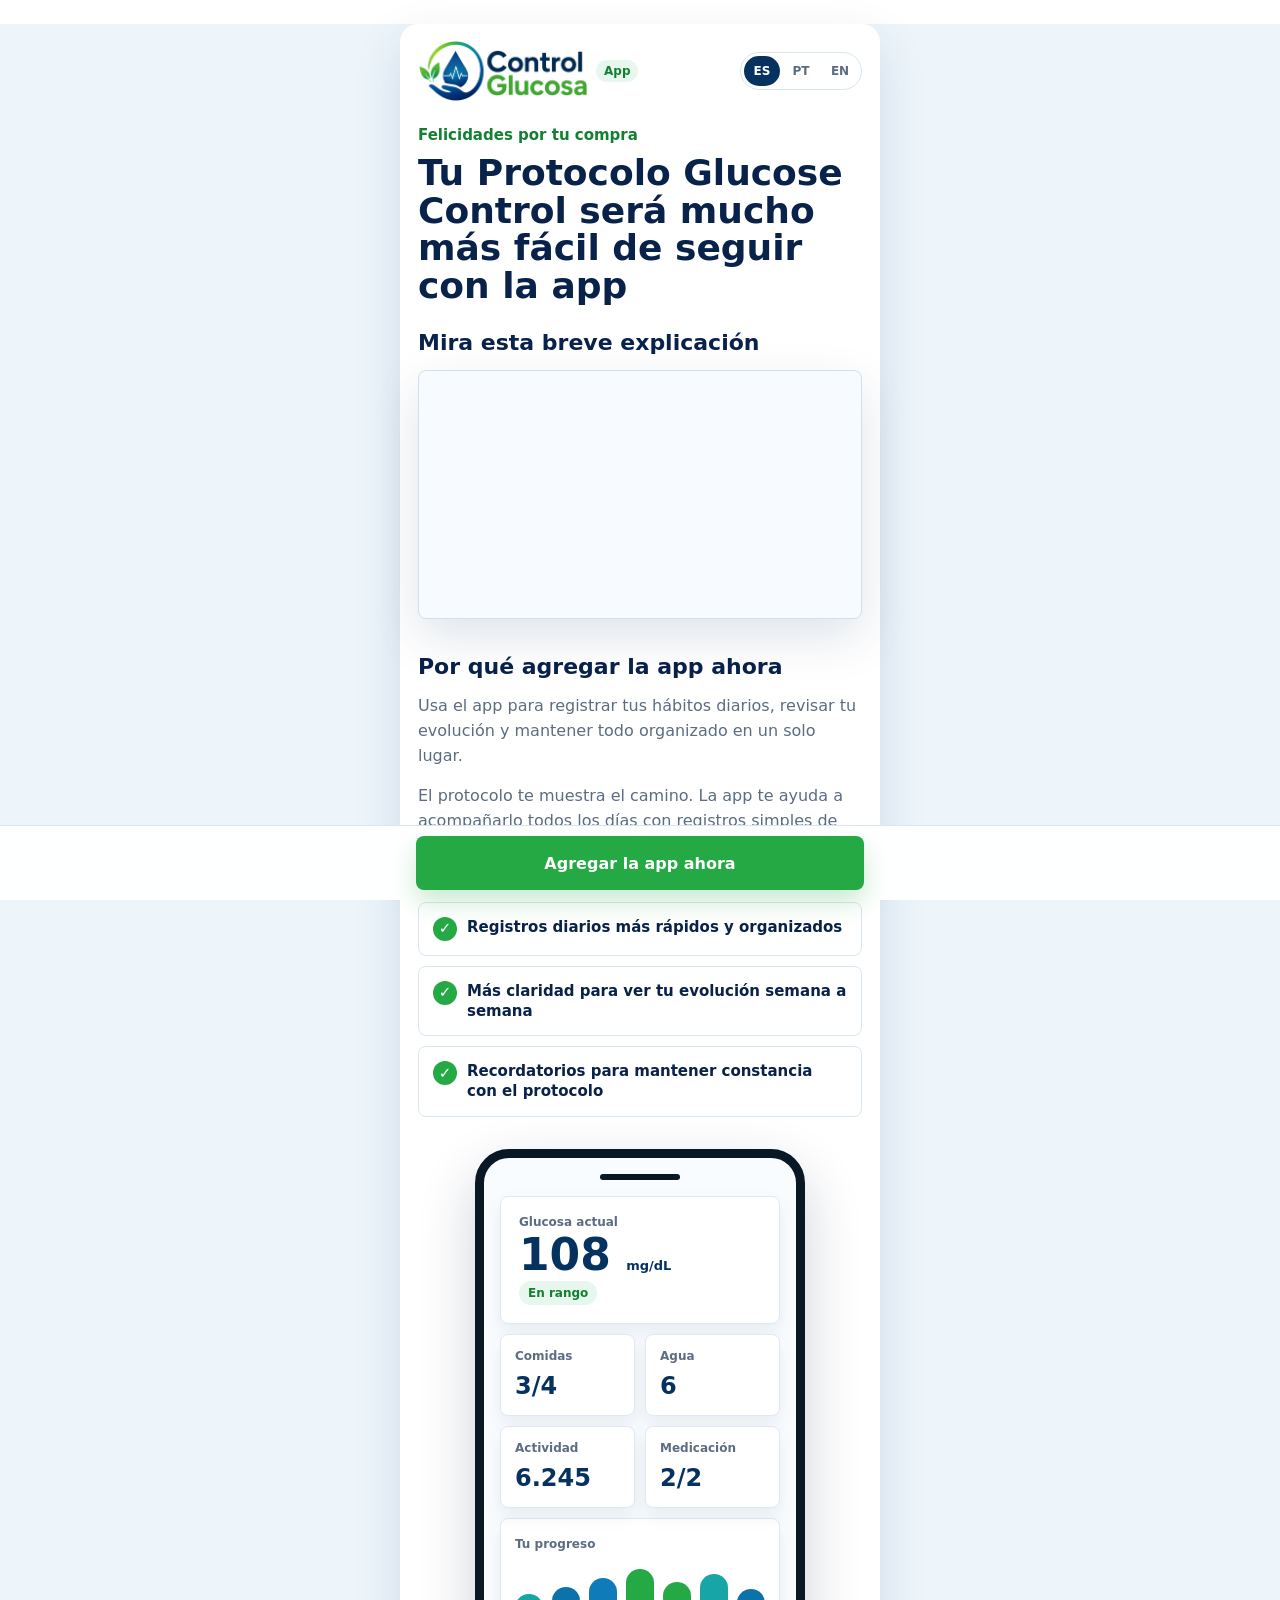
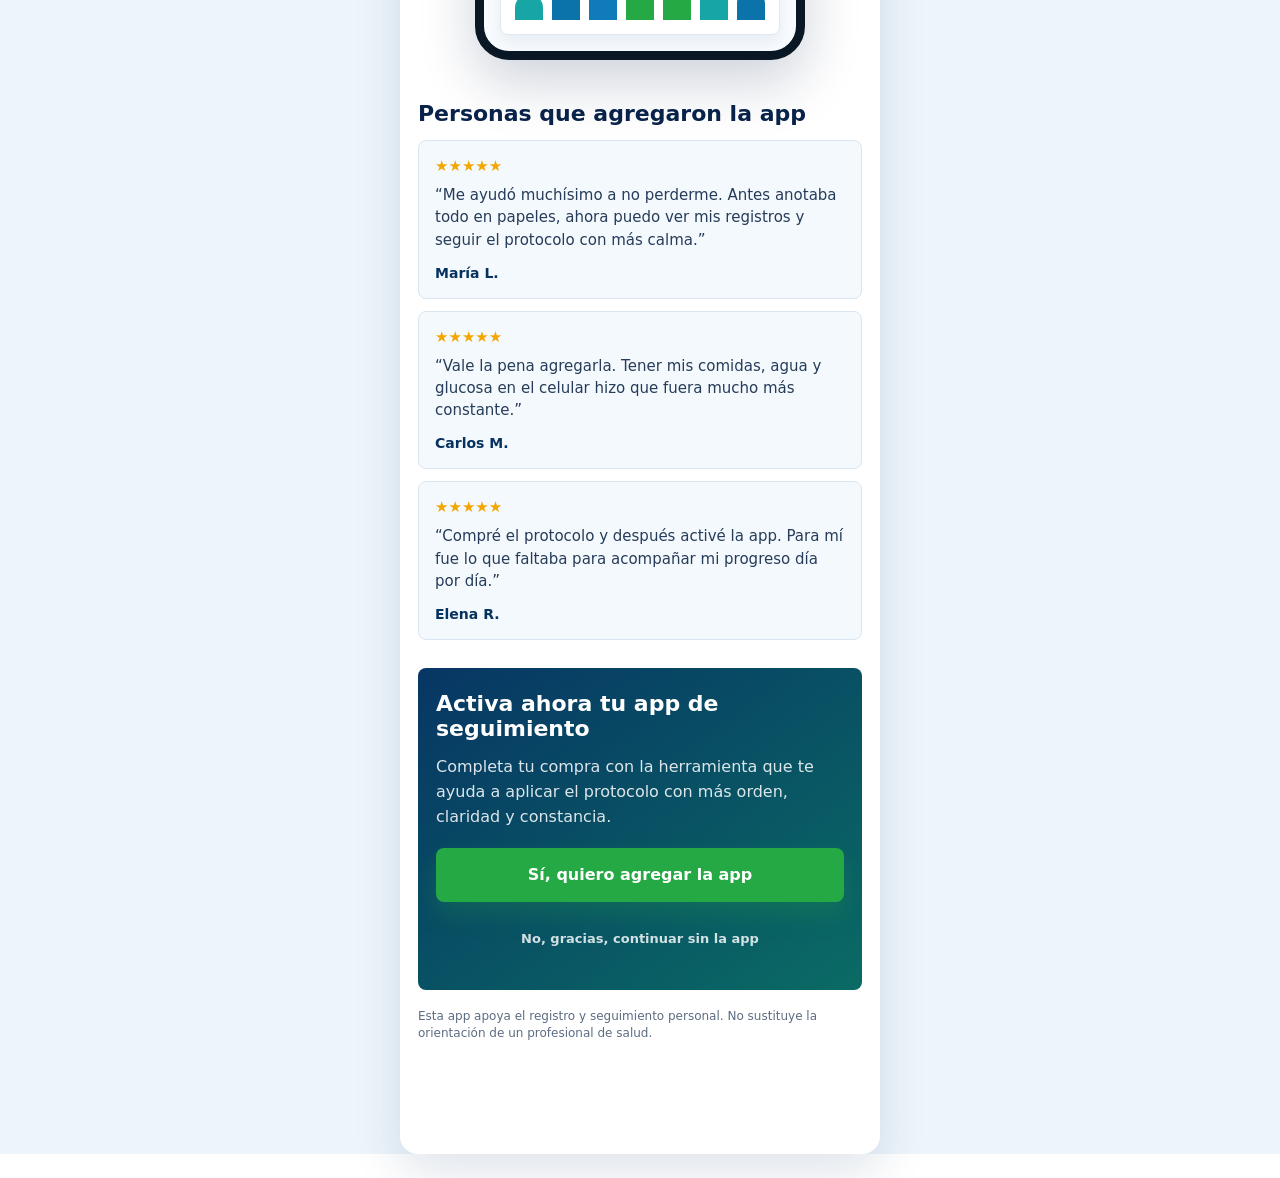
==== index.html @ 0c1dcf83 "Add files via upload" ====
<!doctype html>
<html lang="es">
  <head>
    <meta charset="UTF-8" />
    <meta name="viewport" content="width=device-width, initial-scale=1, viewport-fit=cover" />
    <meta name="theme-color" content="#ffffff" />
    <meta
      name="description"
      content="Activa la app de seguimiento de Glucose Control para registrar tu evolución diaria."
    />
    <title>Glucose Control App</title>
    <link rel="manifest" href="./manifest.webmanifest" />
    <link rel="stylesheet" href="./styles.css" />
  </head>
  <body>
    <main class="page">
      <header class="topbar" aria-label="Glucose Control">
        <div class="brand">
          <img src="./assets/logo-glucose-control.png" alt="Control Glucosa" />
          <span>App</span>
        </div>

        <nav class="lang-switcher" aria-label="Idioma">
          <button class="lang-btn is-active" type="button" data-lang="es">ES</button>
          <button class="lang-btn" type="button" data-lang="pt">PT</button>
          <button class="lang-btn" type="button" data-lang="en">EN</button>
        </nav>
      </header>

      <section class="hero">
        <p class="purchase-note" data-i18n="purchaseNote">Felicidades por tu compra</p>
        <h1 data-i18n="headline">Tu Protocolo Glucose Control será mucho más fácil de seguir con la app</h1>
      </section>

      <section class="video-section" aria-labelledby="video-title">
        <h2 id="video-title" data-i18n="videoTitle">Mira esta breve explicación</h2>
        <div class="video-placeholder">
          <iframe
            src="https://play.tynk.ai/p/baca5608-5665-4511-80c9-6cfbfdb76d76"
            title="Mini VSL Glucose Control"
            allow="accelerometer; autoplay; clipboard-write; encrypted-media; gyroscope; picture-in-picture"
            allowfullscreen
          ></iframe>
        </div>
      </section>

      <section class="explain">
        <h2 data-i18n="whyTitle">Por qué agregar la app ahora</h2>
        <p class="hero-copy" data-i18n="heroCopy">
          Usa el app para registrar tus hábitos diarios, revisar tu evolución y mantener todo organizado en un solo lugar.
        </p>
        <p data-i18n="whyCopy">
          El protocolo te muestra el camino. La app te ayuda a acompañarlo todos los días con registros simples de glucosa,
          comidas, agua, medicación, actividad y progreso.
        </p>
        <ul class="benefit-list" aria-label="Beneficios">
          <li>
            <span class="check" aria-hidden="true">✓</span>
            <span data-i18n="benefit1">Registros diarios más rápidos y organizados</span>
          </li>
          <li>
            <span class="check" aria-hidden="true">✓</span>
            <span data-i18n="benefit2">Más claridad para ver tu evolución semana a semana</span>
          </li>
          <li>
            <span class="check" aria-hidden="true">✓</span>
            <span data-i18n="benefit3">Recordatorios para mantener constancia con el protocolo</span>
          </li>
        </ul>
      </section>

      <section class="app-preview" aria-label="Vista previa de la app">
        <div class="phone">
          <div class="phone-bar"></div>
          <div class="app-card main-metric">
            <span data-i18n="glucoseNow">Glucosa actual</span>
            <strong>108 <small>mg/dL</small></strong>
            <em data-i18n="inRange">En rango</em>
          </div>
          <div class="mini-grid">
            <div class="app-card">
              <span data-i18n="meals">Comidas</span>
              <strong>3/4</strong>
            </div>
            <div class="app-card">
              <span data-i18n="water">Agua</span>
              <strong>6</strong>
            </div>
            <div class="app-card">
              <span data-i18n="activity">Actividad</span>
              <strong>6.245</strong>
            </div>
            <div class="app-card">
              <span data-i18n="meds">Medicación</span>
              <strong>2/2</strong>
            </div>
          </div>
          <div class="progress-card">
            <span data-i18n="progress">Tu progreso</span>
            <div class="bars" aria-hidden="true">
              <i></i><i></i><i></i><i></i><i></i><i></i><i></i>
            </div>
          </div>
        </div>
      </section>

      <section class="reviews" aria-labelledby="reviews-title">
        <h2 id="reviews-title" data-i18n="reviewsTitle">Personas que agregaron la app</h2>
        <article class="review">
          <div class="stars" aria-label="5 estrellas">★★★★★</div>
          <p data-i18n="review1">
            “Me ayudó muchísimo a no perderme. Antes anotaba todo en papeles, ahora puedo ver mis registros y seguir el protocolo con más calma.”
          </p>
          <strong>María L.</strong>
        </article>
        <article class="review">
          <div class="stars" aria-label="5 estrellas">★★★★★</div>
          <p data-i18n="review2">
            “Vale la pena agregarla. Tener mis comidas, agua y glucosa en el celular hizo que fuera mucho más constante.”
          </p>
          <strong>Carlos M.</strong>
        </article>
        <article class="review">
          <div class="stars" aria-label="5 estrellas">★★★★★</div>
          <p data-i18n="review3">
            “Compré el protocolo y después activé la app. Para mí fue lo que faltaba para acompañar mi progreso día por día.”
          </p>
          <strong>Elena R.</strong>
        </article>
      </section>

      <section class="offer" aria-labelledby="offer-title">
        <h2 id="offer-title" data-i18n="offerTitle">Activa ahora tu app de seguimiento</h2>
        <p data-i18n="offerCopy">
          Completa tu compra con la herramienta que te ayuda a aplicar el protocolo con más orden, claridad y constancia.
        </p>
        <a class="primary-cta" href="#checkout" data-i18n="cta">Sí, quiero agregar la app</a>
        <a class="decline" href="#continuar" data-i18n="decline">No, gracias, continuar sin la app</a>
      </section>

      <p class="medical-note" data-i18n="medicalNote">
        Esta app apoya el registro y seguimiento personal. No sustituye la orientación de un profesional de salud.
      </p>
    </main>

    <div class="sticky-cta" role="region" aria-label="Oferta">
      <a class="primary-cta" href="#checkout" data-i18n="stickyCta">Agregar la app ahora</a>
    </div>

    <script src="./app.js"></script>
  </body>
</html>
---- styles.css ----
:root {
  color-scheme: light;
  --bg: #ffffff;
  --ink: #08224a;
  --muted: #5c6c82;
  --line: #d9e6f2;
  --soft: #f4f9fd;
  --green: #25a944;
  --green-dark: #128030;
  --navy: #06325f;
  --teal: #18a5a5;
  --shadow: 0 18px 48px rgba(6, 50, 95, 0.13);
}

* {
  box-sizing: border-box;
}

html {
  background: var(--bg);
  scroll-behavior: smooth;
}

body {
  margin: 0;
  min-width: 320px;
  background: var(--bg);
  color: var(--ink);
  font-family: Inter, ui-sans-serif, system-ui, -apple-system, BlinkMacSystemFont, "Segoe UI", sans-serif;
  letter-spacing: 0;
}

button,
a {
  font: inherit;
}

.page {
  width: min(100%, 480px);
  margin: 0 auto;
  padding: 16px 18px 112px;
}

.topbar {
  display: flex;
  align-items: center;
  justify-content: space-between;
  gap: 12px;
  min-height: 44px;
}

.brand {
  display: inline-flex;
  align-items: center;
  gap: 8px;
  min-width: 0;
  color: var(--navy);
  font-size: 14px;
  font-weight: 800;
}

.brand img {
  display: block;
  width: min(46vw, 170px);
  height: auto;
}

.brand span {
  flex: 0 0 auto;
  padding: 4px 8px;
  border-radius: 999px;
  background: #e8f7ed;
  color: var(--green-dark);
  font-size: 12px;
  font-weight: 900;
}

.lang-switcher {
  display: inline-flex;
  gap: 3px;
  padding: 3px;
  border: 1px solid var(--line);
  border-radius: 999px;
  background: #fff;
}

.lang-btn {
  min-width: 36px;
  min-height: 30px;
  border: 0;
  border-radius: 999px;
  background: transparent;
  color: var(--muted);
  font-size: 12px;
  font-weight: 800;
}

.lang-btn.is-active {
  background: var(--navy);
  color: #fff;
}

.hero {
  padding: 24px 0 8px;
}

.purchase-note {
  margin: 0 0 10px;
  color: var(--green-dark);
  font-size: 15px;
  font-weight: 800;
}

h1,
h2,
p {
  margin-top: 0;
}

h1 {
  margin-bottom: 0;
  max-width: 18ch;
  color: var(--ink);
  font-size: clamp(28px, 8vw, 36px);
  line-height: 1.05;
  font-weight: 900;
}

.hero-copy,
.explain p,
.offer p,
.medical-note {
  color: var(--muted);
  font-size: 16px;
  line-height: 1.55;
}

.video-section,
.explain,
.reviews,
.offer {
  padding: 18px 0;
}

h2 {
  margin-bottom: 14px;
  color: var(--ink);
  font-size: 22px;
  line-height: 1.12;
  font-weight: 900;
}

.video-placeholder {
  position: relative;
  overflow: hidden;
  border: 1px solid #cfe1ee;
  border-radius: 8px;
  background: #f7fbff;
  box-shadow: var(--shadow);
  aspect-ratio: 16 / 9;
}

.video-placeholder iframe {
  display: block;
  width: 100%;
  height: 100%;
  border: 0;
}

.benefit-list {
  display: grid;
  gap: 10px;
  margin: 18px 0 0;
  padding: 0;
  list-style: none;
}

.benefit-list li {
  display: flex;
  align-items: flex-start;
  gap: 10px;
  padding: 14px;
  border: 1px solid var(--line);
  border-radius: 8px;
  background: #fff;
  color: var(--ink);
  font-size: 15px;
  font-weight: 750;
  line-height: 1.35;
}

.check {
  display: grid;
  flex: 0 0 24px;
  width: 24px;
  height: 24px;
  place-items: center;
  border-radius: 50%;
  background: var(--green);
  color: #fff;
  font-weight: 900;
}

.app-preview {
  padding: 14px 0 24px;
}

.phone {
  width: min(100%, 330px);
  margin: 0 auto;
  padding: 16px;
  border: 9px solid #0a1725;
  border-radius: 34px;
  background: #f9fcff;
  box-shadow: 0 22px 56px rgba(8, 34, 74, 0.2);
}

.phone-bar {
  width: 80px;
  height: 6px;
  margin: 0 auto 16px;
  border-radius: 999px;
  background: #0a1725;
}

.app-card,
.progress-card {
  border: 1px solid #dfe9f2;
  border-radius: 8px;
  background: #fff;
  box-shadow: 0 8px 18px rgba(6, 50, 95, 0.08);
}

.main-metric {
  display: grid;
  gap: 4px;
  padding: 18px;
}

.app-card span,
.progress-card span {
  color: var(--muted);
  font-size: 12px;
  font-weight: 750;
}

.app-card strong {
  color: var(--navy);
  font-size: 24px;
  line-height: 1;
}

.main-metric strong {
  font-size: 44px;
}

.app-card small {
  font-size: 13px;
}

.main-metric em {
  width: fit-content;
  padding: 5px 9px;
  border-radius: 999px;
  background: #e8f7ed;
  color: var(--green-dark);
  font-size: 12px;
  font-style: normal;
  font-weight: 900;
}

.mini-grid {
  display: grid;
  grid-template-columns: repeat(2, minmax(0, 1fr));
  gap: 10px;
  margin-top: 10px;
}

.mini-grid .app-card {
  display: grid;
  gap: 8px;
  min-height: 82px;
  padding: 14px;
}

.progress-card {
  margin-top: 10px;
  padding: 14px;
}

.bars {
  display: grid;
  grid-template-columns: repeat(7, 1fr);
  align-items: end;
  gap: 9px;
  height: 58px;
  margin-top: 10px;
}

.bars i {
  display: block;
  border-radius: 999px 999px 4px 4px;
  background: var(--teal);
}

.bars i:nth-child(1) { height: 44%; }
.bars i:nth-child(2) { height: 56%; background: #0c72aa; }
.bars i:nth-child(3) { height: 72%; background: #0f7bb8; }
.bars i:nth-child(4) { height: 88%; background: var(--green); }
.bars i:nth-child(5) { height: 64%; background: var(--green); }
.bars i:nth-child(6) { height: 78%; }
.bars i:nth-child(7) { height: 52%; background: #0c72aa; }

.reviews {
  display: grid;
  gap: 12px;
}

.reviews h2 {
  margin-bottom: 2px;
}

.review {
  padding: 16px;
  border: 1px solid var(--line);
  border-radius: 8px;
  background: var(--soft);
}

.stars {
  margin-bottom: 9px;
  color: #f3a600;
  font-size: 15px;
  letter-spacing: 0;
}

.review p {
  margin-bottom: 12px;
  color: #263c59;
  font-size: 15px;
  line-height: 1.48;
}

.review strong {
  color: var(--navy);
  font-size: 14px;
}

.offer {
  margin-top: 10px;
  padding: 24px 18px;
  border-radius: 8px;
  background: linear-gradient(145deg, #073664, #0a6b64);
  color: #fff;
}

.offer h2,
.offer p {
  color: #fff;
}

.offer p {
  opacity: 0.86;
}

.primary-cta,
.decline {
  display: flex;
  width: 100%;
  min-height: 54px;
  align-items: center;
  justify-content: center;
  border-radius: 8px;
  text-align: center;
  text-decoration: none;
  font-size: 16px;
  font-weight: 900;
}

.primary-cta {
  margin-top: 18px;
  background: var(--green);
  color: #fff;
  box-shadow: 0 12px 24px rgba(37, 169, 68, 0.24);
}

.primary-cta:focus-visible,
.decline:focus-visible,
.lang-btn:focus-visible {
  outline: 3px solid rgba(24, 165, 165, 0.35);
  outline-offset: 2px;
}

.decline {
  margin-top: 10px;
  color: rgba(255, 255, 255, 0.82);
  font-size: 13px;
  font-weight: 750;
}

.medical-note {
  margin: 18px 0 0;
  font-size: 12px;
  line-height: 1.45;
}

.thanks-hero {
  padding: 42px 0 20px;
  text-align: center;
}

.success-mark {
  display: grid;
  width: 76px;
  height: 76px;
  margin: 0 auto 18px;
  place-items: center;
  border-radius: 50%;
  background: var(--green);
  color: #fff;
  font-size: 40px;
  font-weight: 900;
  box-shadow: 0 16px 36px rgba(37, 169, 68, 0.25);
}

.thanks-hero h1 {
  max-width: none;
  margin-right: auto;
  margin-left: auto;
}

.thanks-hero .hero-copy {
  margin: 16px auto 0;
  max-width: 31ch;
}

.next-steps {
  padding: 20px 0;
}

.support-note {
  margin: 16px 0 0;
  padding: 14px;
  border: 1px solid var(--line);
  border-radius: 8px;
  background: var(--soft);
  color: var(--muted);
  font-size: 13px;
  line-height: 1.45;
}

.thanks-actions {
  padding: 22px 0;
}

.secondary-link {
  display: flex;
  min-height: 48px;
  align-items: center;
  justify-content: center;
  color: var(--muted);
  font-size: 14px;
  font-weight: 800;
  text-align: center;
  text-decoration: none;
}

.page--thanks {
  min-height: 100svh;
}

.sticky-cta {
  position: fixed;
  right: 0;
  bottom: 0;
  left: 0;
  z-index: 10;
  padding: 10px 16px calc(10px + env(safe-area-inset-bottom));
  border-top: 1px solid var(--line);
  background: rgba(255, 255, 255, 0.94);
  backdrop-filter: blur(14px);
}

.sticky-cta .primary-cta {
  width: min(100%, 448px);
  margin: 0 auto;
}

@media (min-width: 720px) {
  body {
    background: #edf5fb;
  }

  .page {
    margin-top: 24px;
    margin-bottom: 24px;
    border-radius: 18px;
    background: #fff;
    box-shadow: var(--shadow);
  }
}
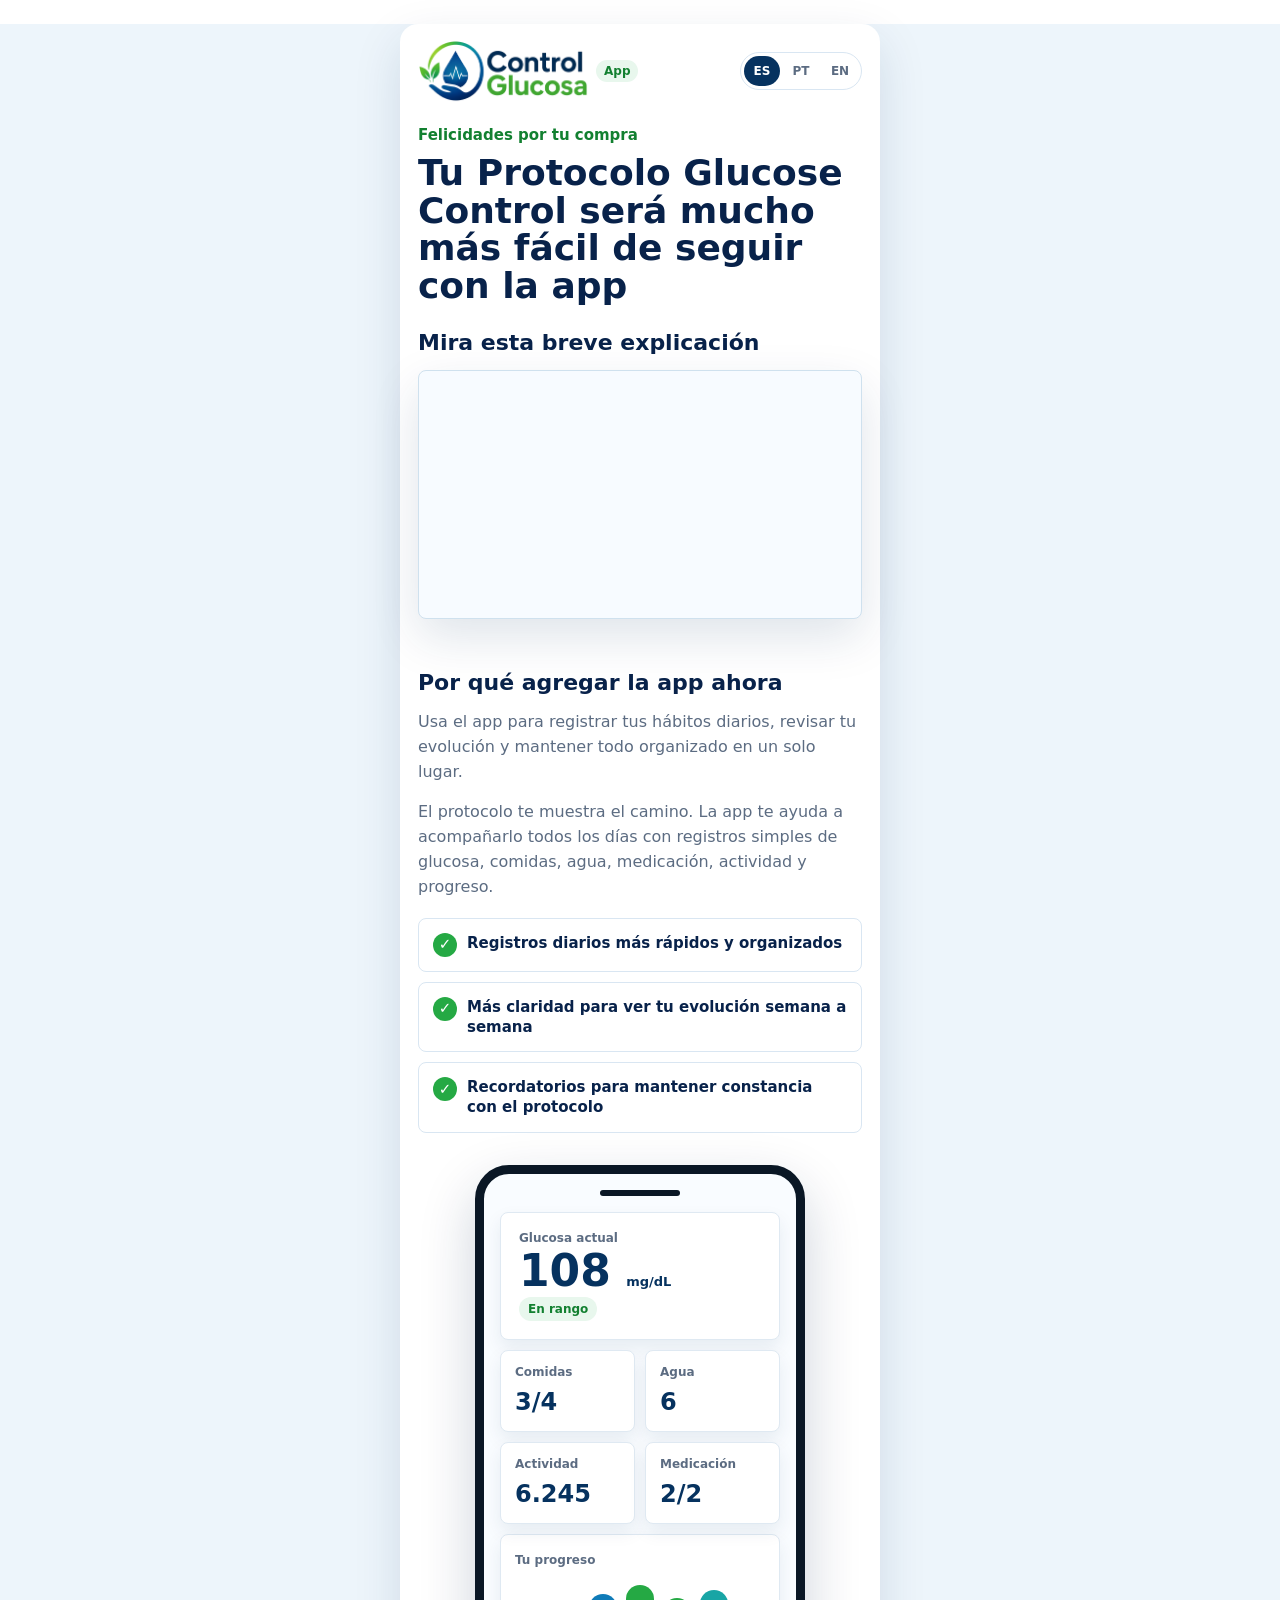
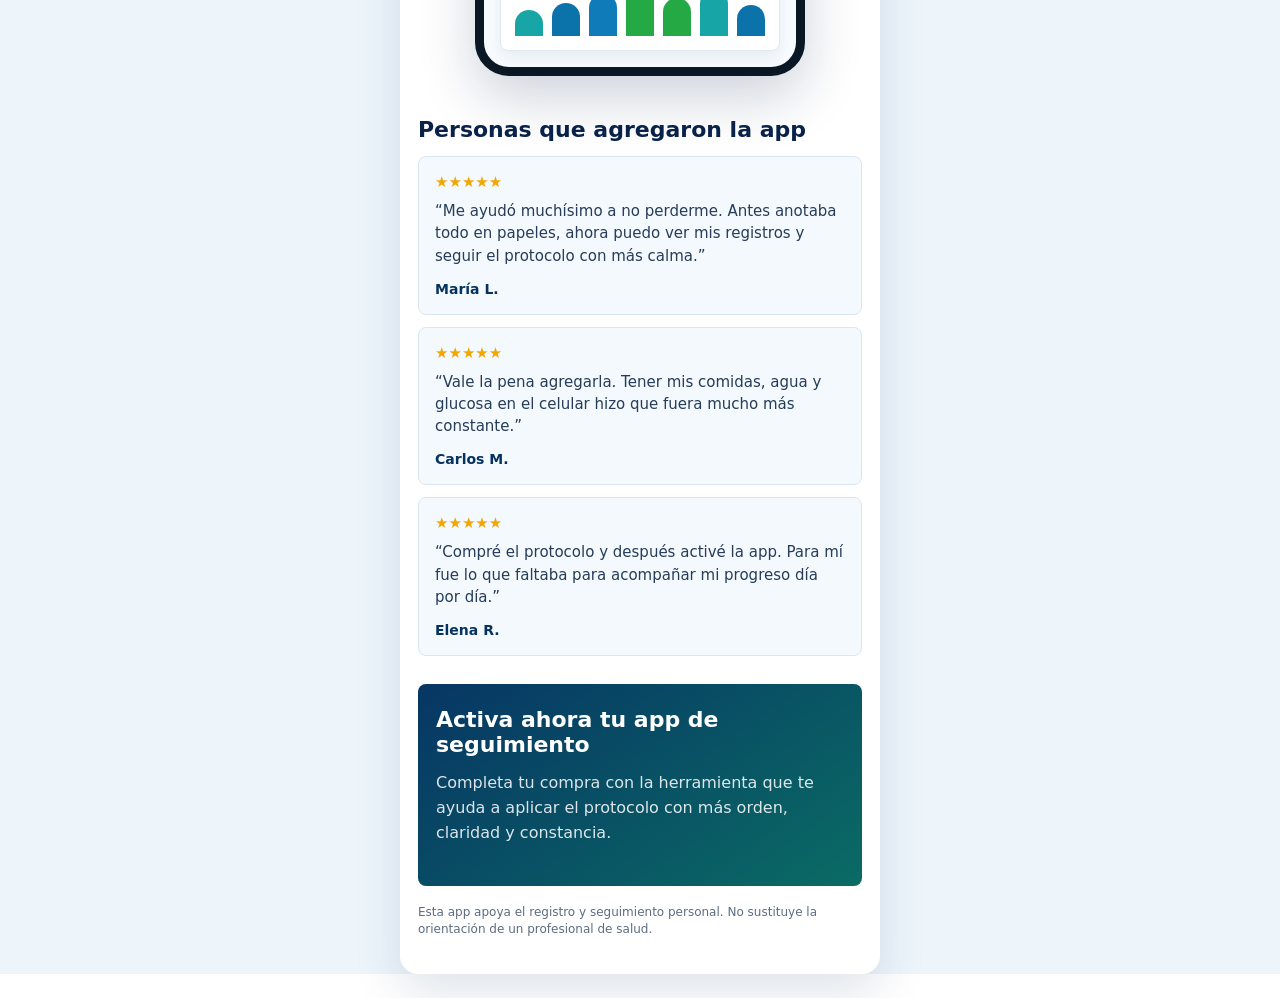
==== commit 9fd5a879: "Add files via upload" ====
--- a/index.html
+++ b/index.html
@@ -41,6 +41,11 @@
             allow="accelerometer; autoplay; clipboard-write; encrypted-media; gyroscope; picture-in-picture"
             allowfullscreen
           ></iframe>
+        </div>
+        <div class="hotmart-widget" aria-label="Oferta Hotmart">
+          <!-- HOTMART - Sales Funnel Widget -->
+          <div id="hotmart-sales-funnel"></div>
+          <!-- HOTMART - Sales Funnel Widget -->
         </div>
       </section>
 
@@ -134,8 +139,6 @@
         <p data-i18n="offerCopy">
           Completa tu compra con la herramienta que te ayuda a aplicar el protocolo con más orden, claridad y constancia.
         </p>
-        <a class="primary-cta" href="#checkout" data-i18n="cta">Sí, quiero agregar la app</a>
-        <a class="decline" href="#continuar" data-i18n="decline">No, gracias, continuar sin la app</a>
       </section>
 
       <p class="medical-note" data-i18n="medicalNote">
@@ -143,10 +146,10 @@
       </p>
     </main>
 
-    <div class="sticky-cta" role="region" aria-label="Oferta">
-      <a class="primary-cta" href="#checkout" data-i18n="stickyCta">Agregar la app ahora</a>
-    </div>
-
-    <script src="./app.js"></script>
+    <script src="https://checkout.hotmart.com/lib/hotmart-checkout-elements.js"></script>
+    <script>
+      checkoutElements.init('salesFunnel').mount('#hotmart-sales-funnel')
+    </script>
+    <script src="./app.js?v=3"></script>
   </body>
 </html>
--- a/styles.css
+++ b/styles.css
@@ -38,7 +38,7 @@
 .page {
   width: min(100%, 480px);
   margin: 0 auto;
-  padding: 16px 18px 112px;
+  padding: 16px 18px 36px;
 }
 
 .topbar {
@@ -167,6 +167,14 @@
   border: 0;
 }
 
+.hotmart-widget {
+  margin-top: 16px;
+}
+
+#hotmart-sales-funnel {
+  width: 100%;
+}
+
 .benefit-list {
   display: grid;
   gap: 10px;
@@ -469,21 +477,110 @@
   min-height: 100svh;
 }
 
-.sticky-cta {
-  position: fixed;
-  right: 0;
-  bottom: 0;
-  left: 0;
-  z-index: 10;
-  padding: 10px 16px calc(10px + env(safe-area-inset-bottom));
-  border-top: 1px solid var(--line);
-  background: rgba(255, 255, 255, 0.94);
-  backdrop-filter: blur(14px);
-}
-
-.sticky-cta .primary-cta {
-  width: min(100%, 448px);
-  margin: 0 auto;
+.page--downsell {
+  min-height: 100svh;
+}
+
+.downsell-hero {
+  padding: 32px 0 18px;
+}
+
+.downsell-hero h1 {
+  max-width: 14ch;
+}
+
+.downsell-hero .hero-copy {
+  margin-top: 16px;
+}
+
+.price-card,
+.emotion-letter,
+.final-downsell {
+  margin: 18px 0;
+  padding: 20px 16px;
+  border: 1px solid var(--line);
+  border-radius: 8px;
+  background: var(--soft);
+}
+
+.price-card {
+  border-color: rgba(37, 169, 68, 0.28);
+  background:
+    radial-gradient(circle at 12% 0%, rgba(37, 169, 68, 0.14), transparent 34%),
+    #f7fcf9;
+  box-shadow: var(--shadow);
+}
+
+.price-kicker {
+  margin-bottom: 8px;
+  color: var(--green-dark);
+  font-size: 13px;
+  font-weight: 900;
+  text-transform: uppercase;
+}
+
+.price-line {
+  display: flex;
+  align-items: flex-end;
+  gap: 8px;
+  margin: 12px 0 14px;
+  color: var(--navy);
+}
+
+.price-line span {
+  padding-bottom: 8px;
+  color: var(--muted);
+  font-size: 15px;
+  font-weight: 800;
+}
+
+.price-line strong {
+  font-size: clamp(44px, 14vw, 62px);
+  line-height: 0.9;
+  font-weight: 950;
+}
+
+.price-card p,
+.emotion-letter p,
+.final-downsell p {
+  color: var(--muted);
+  font-size: 16px;
+  line-height: 1.52;
+}
+
+.emotion-letter {
+  background: #fff;
+}
+
+.emotion-letter p:last-child,
+.final-downsell p:last-child {
+  margin-bottom: 0;
+}
+
+.downsell-benefits {
+  padding: 16px 0;
+}
+
+.app-preview--compact .phone {
+  width: min(100%, 300px);
+}
+
+.final-downsell {
+  background: linear-gradient(145deg, #073664, #0a6b64);
+}
+
+.final-downsell h2,
+.final-downsell p {
+  color: #fff;
+}
+
+.final-downsell p {
+  opacity: 0.88;
+}
+
+.final-downsell .secondary-link,
+.price-card .secondary-link {
+  margin-top: 8px;
 }
 
 @media (min-width: 720px) {
